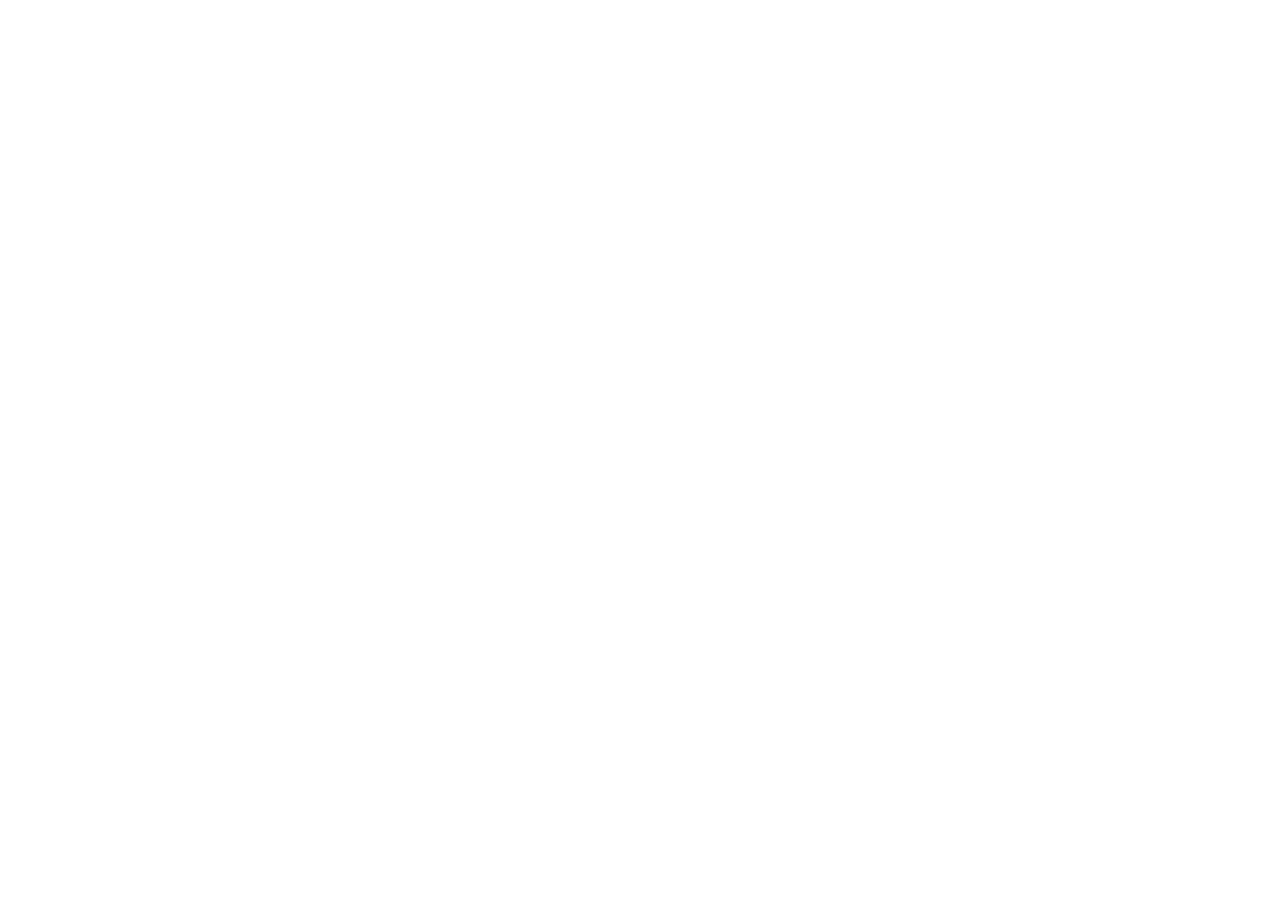
==== about.html @ 173f3b38 "feat: index and story page" ====
<!DOCTYPE html>
<html lang="en">

<head>
    <meta charset="UTF-8">
    <meta http-equiv="X-UA-Compatible" content="IE=edge">
    <meta name="viewport" content="width=device-width, initial-scale=1.0">
    <title>Document</title>
</head>

<body>

</body>

</html>
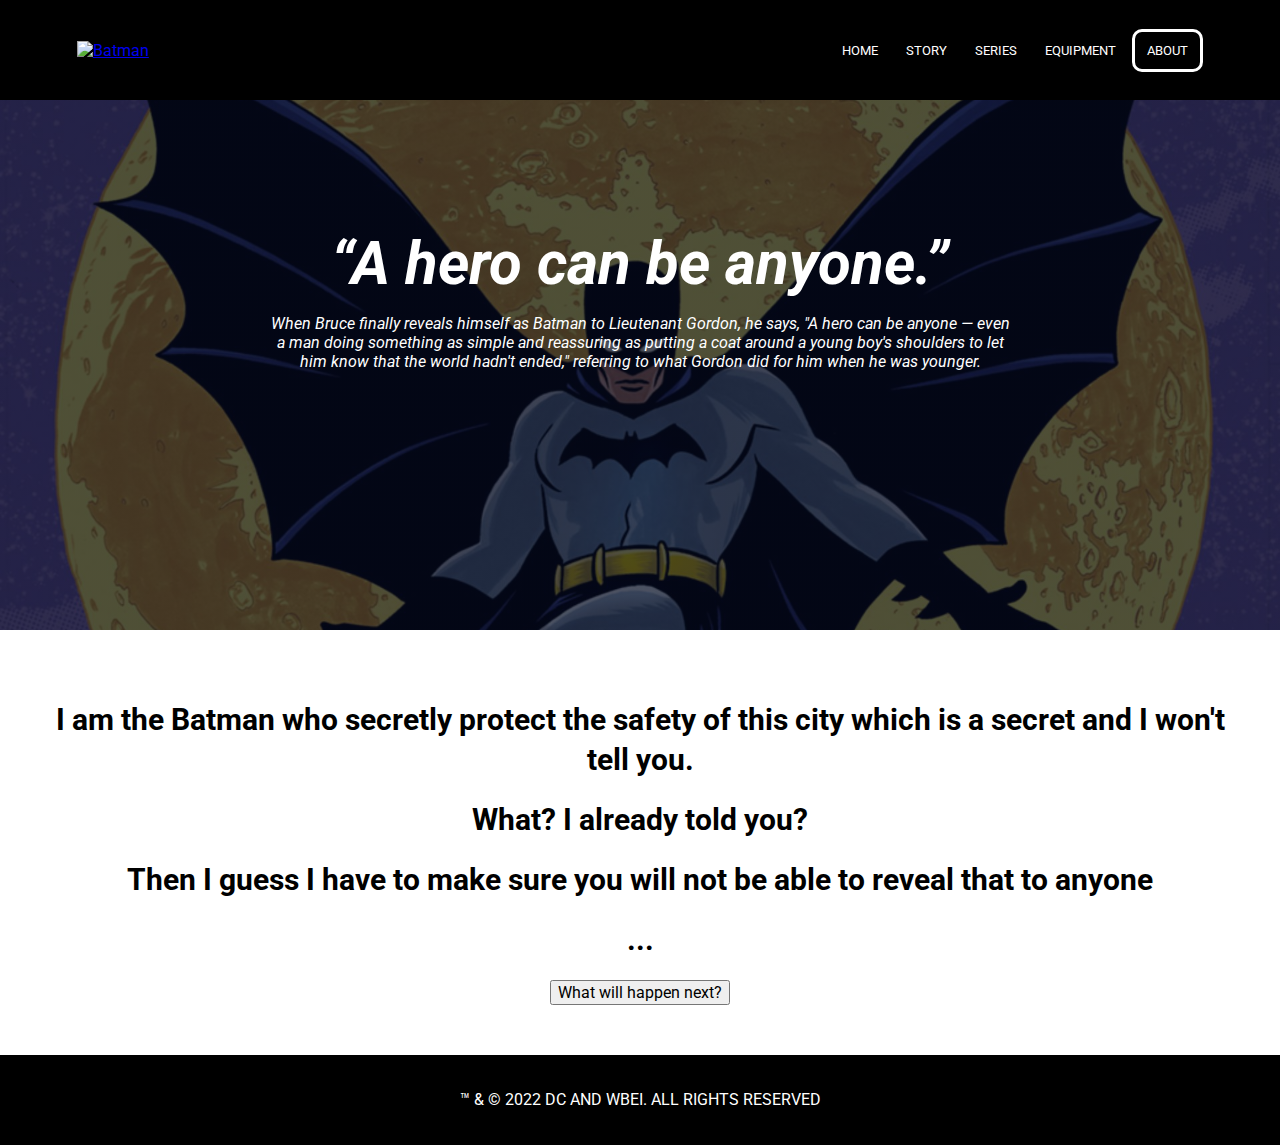
==== commit ac99bbff: "Final" ====
--- a/about.html
+++ b/about.html
@@ -5,11 +5,89 @@
     <meta charset="UTF-8">
     <meta http-equiv="X-UA-Compatible" content="IE=edge">
     <meta name="viewport" content="width=device-width, initial-scale=1.0">
-    <title>Document</title>
+    <title>About us</title>
+
+    <!-- Decoration -->
+    <link rel="stylesheet" href="./css/about.css" />
+    <link rel="stylesheet" href="./css/global.css" />
+    <!-- Action -->
+    <script src="./scripts/aboutJS.js" defer></script>
+    <script src="./scripts/script.js" defer></script>
+    <!-- Font -->
+    <link rel="preconnect" href="https://fonts.googleapis.com">
+    <link rel="preconnect" href="https://fonts.gstatic.com" crossorigin>
+    <link href="https://fonts.googleapis.com/css2?family=Roboto&display=swap" rel="stylesheet">
 </head>
 
 <body>
+    <header class="header">
+        <nav class="navbar_container">
+            <a href="index.html" class="logo">
+                <img src="./assets/logo.png" alt="Batman">
+            </a>
+            <div class="navbar_toggle">
+                <ul class="navbar_menu">
+                    <li id="index">
+                        <a class="navbar_item">HOME</a>
+                    </li>
+                    <li id="story">
+                        <a class="navbar_item">STORY</a>
+                    </li>
+                    <li id="series">
+                        <a class="navbar_item">SERIES</a>
+                    </li>
+                    <li id="equipment">
+                        <a class="navbar_item">EQUIPMENT</a>
+                    </li>
+                    <li id="about">
+                        <a class="navbar_item">ABOUT</a>
+                    </li>
+                </ul>
+            </div>
+        </nav>
 
+        <section class="header_paragraph">
+            <h1>“A hero can be anyone.”</h1>
+            <p>
+                When Bruce finally reveals himself as Batman to Lieutenant Gordon, he says, "A hero can be anyone — even
+                <br>a man doing something as simple and reassuring as putting a coat around a young boy's shoulders to
+                let
+                <br>him know that the world hadn't ended," referring to what Gordon did for him when he was younger.
+            </p>
+        </section>
+    </header>
+
+    <!-- Content -->
+
+    <div class="main_section">
+        <h1>
+            I am the Batman who secretly protect the safety of this city which is a secret and I won't tell you.
+        </h1>
+        <h1>
+            What? I already told you?
+        </h1>
+        <h1>
+            Then I guess I have to make sure you will not be able to reveal that to anyone
+        </h1>
+        <h1>
+            ...
+        </h1>
+        <button class="dont_click">What will happen next?</button>
+    </div>
+
+    <!-- Footer -->
+    <footer class="footer">
+        <article class="foot-ariticle">
+            <p class="foot-copyright">
+                ™ & © 2022 DC AND WBEI. ALL RIGHTS RESERVED
+            </p>
+        </article>
+    </footer>
+
+    <!-- include the Glitch button to show what the webpage is about and
+          to make it easier for folks to view source and remix -->
+    <div class="glitchButton" style="position:fixed;top:20px;right:20px;"></div>
+    <script src="https://button.glitch.me/button.js"></script>
 </body>
 
 </html>--- a/css/about.css
+++ b/css/about.css
@@ -0,0 +1,13 @@
+.main_section {
+    height: auto;
+    width: auto;
+    text-align: center;
+    justify-content: center;
+    padding: 50px;
+}
+
+.main_section h1 {
+    font-size: 30px;
+    line-height: 40px;
+    margin: 20px 0 20px 0;
+}--- a/css/global.css
+++ b/css/global.css
@@ -0,0 +1,101 @@
+/* CSS files add styling rules to your content */
+* {
+    font-family: 'Roboto', sans-serif;
+    margin: 0 0 0 0;
+    font-size: 1em;
+}
+
+header {
+    display: grid;
+    grid-template-rows: 100px auto;
+    height: 70vh;
+    width: 100%;
+}
+
+nav {
+    /* height: 50px; */
+    background: #000000;
+    color: white;
+    display: flex;
+    padding: 2% 6%;
+    justify-content: space-between;
+    align-items: center;
+}
+
+nav img {
+    width: 100px;
+    height: 50px;
+}
+
+.navbar_toggle {
+    flex: 1;
+    text-align: right;
+}
+
+.navbar_toggle ul li {
+    list-style: none;
+    display: inline-block;
+    padding: 8px 12px;
+    position: relative;
+}
+
+.navbar_toggle ul li a {
+    color: #fff;
+    text-decoration: none;
+    font-size: 13px;
+}
+
+.navbar_toggle ul li::after {
+    content: '';
+    width: 0%;
+    height: 2px;
+    background: #fff;
+    display: block;
+    margin: auto;
+    transition: 0.5s;
+}
+
+.navbar_toggle ul li:hover::after {
+    width: 100%;
+}
+
+.header_paragraph {
+    height: calc(30vh-50px);
+    width: 100%;
+    background-image: linear-gradient(rgba(4, 9, 30, 0.7), rgba(4, 9, 30, 0.7)),
+        url(../assets/batman_background_header.jpg);
+    background-position: center;
+    background-size: cover;
+    position: relative;
+    text-align: center;
+}
+
+.header_paragraph h1 {
+    color: #fff;
+    margin-top: 10%;
+    font-size: 60px;
+    font-style: italic;
+}
+
+.header_paragraph p {
+    color: #fff;
+    margin-top: 15px;
+    font-style: italic;
+}
+
+/* Footer */
+
+footer {
+    height: 10vh;
+    line-height: 10vh;
+    width: 100%;
+    color: #fff;
+    background-color: #000000;
+    text-align: center;
+    justify-content: center;
+}
+
+.foot-article {
+    font: bold;
+    font-size: 20px;
+}